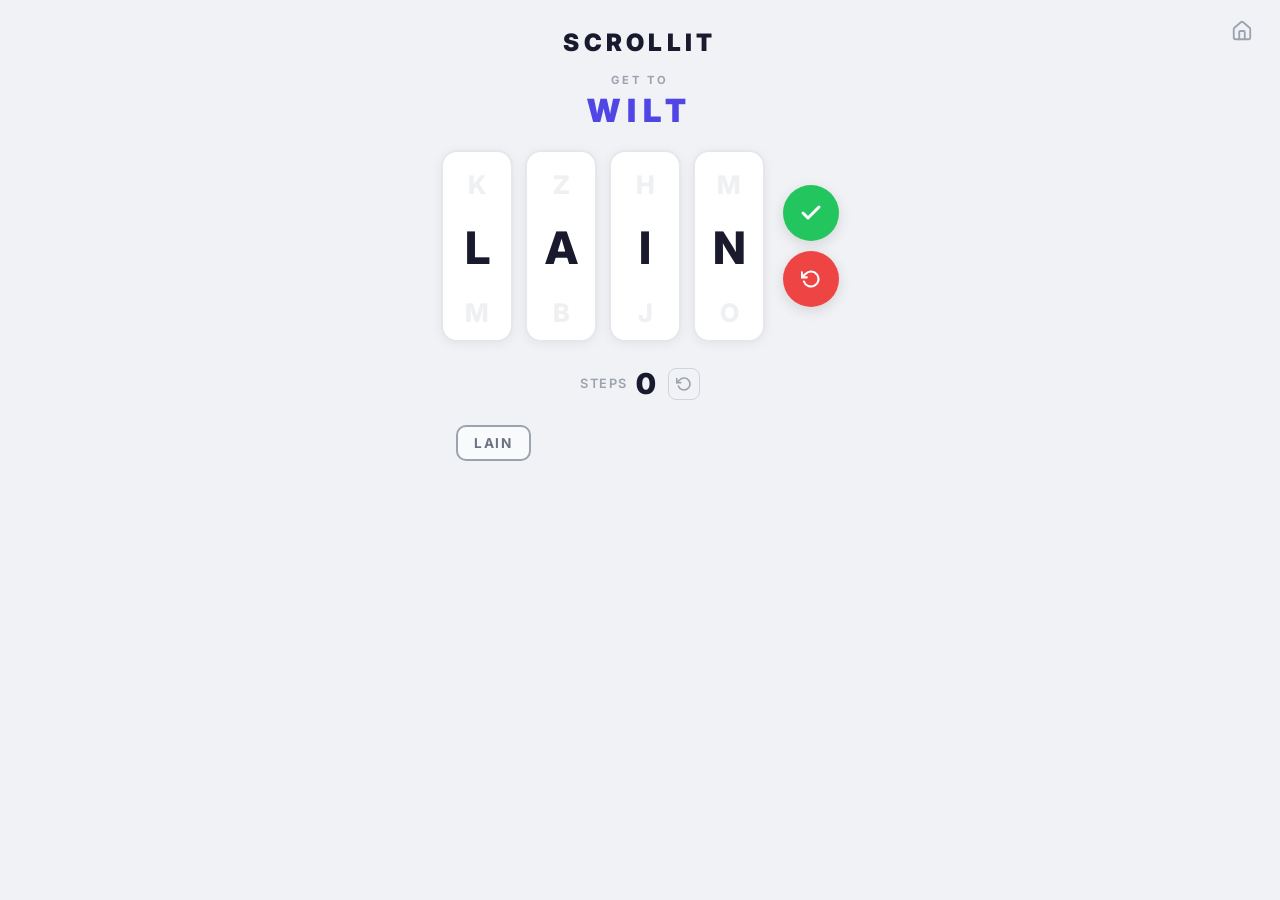
==== challenge.html @ 156dc559 "WIP baseline before daily challenge refresh" ====
<!DOCTYPE html>
<html lang="en">

<head>
  <meta charset="UTF-8" />
  <meta name="viewport" content="width=device-width, initial-scale=1.0, user-scalable=no" />
  <title>Scrollit</title>
  <link rel="preconnect" href="https://fonts.googleapis.com" />
  <link rel="preconnect" href="https://fonts.gstatic.com" crossorigin />
  <link href="https://fonts.googleapis.com/css2?family=Inter:wght@400;500;600;700;800;900&display=swap"
    rel="stylesheet" />
  <link rel="stylesheet" href="style.css" />
</head>

<body>

  <!-- Toast container -->
  <div id="toast-container"></div>

  <!-- Header -->
  <header class="header">
    <h1 class="logo">SCROLLIT</h1>
    <a href="index.html" class="btn-home" aria-label="Home">
      <svg width="22" height="22" viewBox="0 0 24 24" fill="none" stroke="currentColor" stroke-width="2"
        stroke-linecap="round" stroke-linejoin="round">
        <path d="M15 21v-8a1 1 0 0 0-1-1h-4a1 1 0 0 0-1 1v8" />
        <path
          d="M3 10a2 2 0 0 1 .709-1.528l7-5.999a2 2 0 0 1 2.582 0l7 5.999A2 2 0 0 1 21 10v9a2 2 0 0 1-2 2H5a2 2 0 0 1-2-2z" />
      </svg>
    </a>
  </header>

  <!-- Target word display -->
  <div class="target-section">
    <span class="target-label">GET TO</span>
    <div class="target-word" id="target-word">WORD</div>
  </div>

  <!-- Scroll wheels + buttons -->
  <div class="game-area">
    <div class="wheels-row">
      <div class="letter-column" data-index="0"></div>
      <div class="letter-column" data-index="1"></div>
      <div class="letter-column" data-index="2"></div>
      <div class="letter-column" data-index="3"></div>
      <div class="buttons-col">
        <button class="btn-check" id="checkmark-btn" aria-label="Submit guess">
          <svg width="24" height="24" viewBox="0 0 24 24" fill="none" stroke="white" stroke-width="3"
            stroke-linecap="round" stroke-linejoin="round">
            <polyline points="20 6 9 17 4 12" />
          </svg>
        </button>
        <button class="btn-reset" id="reset-btn" aria-label="Reset wheels">
          <svg width="20" height="20" viewBox="0 0 24 24" fill="none" stroke="white" stroke-width="2.5"
            stroke-linecap="round" stroke-linejoin="round">
            <polyline points="1 4 1 10 7 10" />
            <path d="M3.51 15a9 9 0 1 0 2.13-9.36L1 10" />
          </svg>
        </button>
      </div>
    </div>
  </div>

  <!-- Step counter -->
  <div class="steps-display">
    <span class="steps-label">Steps</span>
    <span class="steps-count" id="steps-count">0</span>
    <button class="btn-restart-inline" id="restart-btn" aria-label="Restart puzzle">
      <svg width="16" height="16" viewBox="0 0 24 24" fill="none" stroke="currentColor" stroke-width="2.5"
        stroke-linecap="round" stroke-linejoin="round">
        <polyline points="1 4 1 10 7 10" />
        <path d="M3.51 15a9 9 0 1 0 2.13-9.36L1 10" />
      </svg>
    </button>
  </div>

  <!-- Word chain / history -->
  <div class="chain-section">
    <div class="chain-track" id="chain-track">
      <!-- words will be inserted here -->
    </div>
  </div>

  <!-- Win overlay -->
  <div class="overlay" id="win-overlay">
    <div class="win-card">
      <div class="win-emoji">🎉</div>
      <h2 class="win-title">Solved!</h2>
      <div class="win-stats">
        <div class="stat-block">
          <span class="stat-number" id="win-steps">0</span>
          <span class="stat-label">Your steps</span>
        </div>
        <div class="stat-divider"></div>
        <div class="stat-block">
          <span class="stat-number" id="win-optimal">0</span>
          <span class="stat-label">Best possible</span>
        </div>
      </div>
      <div class="win-chain-label">Your Path</div>
      <div class="win-chain" id="win-chain"></div>
      <div class="win-chain-label">(An) Optimal Path</div>
      <div class="win-chain optimal" id="win-optimal-chain"></div>
      <div class="win-buttons">
        <button class="btn-restart" id="btn-restart">Restart</button>
        <button class="btn-play-again" id="btn-play-again">New Puzzle</button>
      </div>
    </div>
  </div>

  <script src="game.js"></script>
</body>

</html>
---- style.css ----
/* ===== RESET & BASE ===== */
*,
*::before,
*::after {
    margin: 0;
    padding: 0;
    box-sizing: border-box;
}

html {
    -webkit-text-size-adjust: 100%;
}

body {
    min-height: 100dvh;
    font-family: 'Inter', -apple-system, BlinkMacSystemFont, sans-serif;
    background: #f0f2f5;
    color: #1a1a2e;
    display: flex;
    flex-direction: column;
    align-items: center;
    overflow-x: hidden;
    -webkit-font-smoothing: antialiased;
    padding-bottom: 40px;
}

/* ===== TOAST ===== */
#toast-container {
    position: fixed;
    top: 20px;
    left: 50%;
    transform: translateX(-50%);
    z-index: 1000;
    display: flex;
    flex-direction: column;
    align-items: center;
    gap: 8px;
    pointer-events: none;
}

.toast {
    background: #1a1a2e;
    color: #fff;
    padding: 10px 24px;
    border-radius: 100px;
    font-size: 0.875rem;
    font-weight: 600;
    letter-spacing: 0.02em;
    box-shadow: 0 8px 32px rgba(0, 0, 0, 0.18);
    animation: toast-in 0.3s ease-out, toast-out 0.3s ease-in 1.8s forwards;
    white-space: nowrap;
}

@keyframes toast-in {
    from {
        opacity: 0;
        transform: translateY(-12px);
    }

    to {
        opacity: 1;
        transform: translateY(0);
    }
}

@keyframes toast-out {
    from {
        opacity: 1;
        transform: translateY(0);
    }

    to {
        opacity: 0;
        transform: translateY(-12px);
    }
}

/* ===== HEADER ===== */
.header {
    padding: 28px 0 4px;
    text-align: center;
    position: relative;
    width: 100%;
}

.logo {
    font-size: 1.5rem;
    font-weight: 900;
    letter-spacing: 0.18em;
    color: #1a1a2e;
}

.btn-home {
    position: absolute;
    right: 20px;
    top: 50%;
    transform: translateY(-50%);
    width: 36px;
    height: 36px;
    border: none;
    background: none;
    cursor: pointer;
    color: #9ca3af;
    display: flex;
    align-items: center;
    justify-content: center;
    text-decoration: none;
}

/* ===== TARGET ===== */
.target-section {
    display: flex;
    flex-direction: column;
    align-items: center;
    gap: 4px;
    padding: 12px 0 20px;
}

.target-label {
    font-size: 0.7rem;
    font-weight: 700;
    letter-spacing: 0.25em;
    text-transform: uppercase;
    color: #9ca3af;
}

.target-word {
    font-size: 2rem;
    font-weight: 900;
    letter-spacing: 0.22em;
    color: #4f46e5;
}

/* ===== GAME AREA ===== */
.game-area {
    display: flex;
    justify-content: center;
    padding: 0 16px;
}

.wheels-row {
    display: flex;
    align-items: center;
    gap: 12px;
}

/* ===== LETTER COLUMNS ===== */
.letter-column {
    width: 72px;
    height: 192px;
    overflow: hidden;
    display: flex;
    flex-direction: column;
    align-items: center;
    border: 2px solid #e5e7eb;
    border-radius: 16px;
    background: #fff;
    box-shadow: 0 2px 12px rgba(0, 0, 0, 0.06);
    cursor: grab;
    user-select: none;
    -webkit-user-select: none;
    transition: border-color 0.25s ease, box-shadow 0.25s ease;
    position: relative;
    touch-action: none;
}

.letter-column:active {
    cursor: grabbing;
}

.letter-column.last-used {
    border-color: #f87171;
    box-shadow: 0 2px 16px rgba(248, 113, 113, 0.18);
}

.letter-wrapper {
    position: relative;
    display: flex;
    flex-direction: column;
    will-change: transform;
}

.letter {
    width: 72px;
    height: 64px;
    display: flex;
    align-items: center;
    justify-content: center;
    font-size: 2.6rem;
    font-weight: 800;
    color: #d1d5db;
    transition: color 0.15s ease;
    pointer-events: none;
}

.letter.active {
    color: #1a1a2e;
    font-size: 2.8rem;
}

.letter-above,
.letter-below {
    opacity: 0.35;
    font-size: 1.6rem;
}

/* ===== BUTTONS ===== */
.buttons-col {
    display: flex;
    flex-direction: column;
    gap: 10px;
    margin-left: 6px;
}

.btn-check,
.btn-reset {
    width: 56px;
    height: 56px;
    border: none;
    border-radius: 50%;
    display: flex;
    align-items: center;
    justify-content: center;
    cursor: pointer;
    box-shadow: 0 4px 14px rgba(0, 0, 0, 0.12);
    transition: transform 0.12s ease, box-shadow 0.12s ease;
}

.btn-check {
    background: #22c55e;
}

.btn-reset {
    background: #ef4444;
}

.btn-check:hover,
.btn-reset:hover {
    transform: scale(1.06);
    box-shadow: 0 6px 20px rgba(0, 0, 0, 0.18);
}

.btn-check:active,
.btn-reset:active {
    transform: scale(0.92);
}

/* ===== STEPS ===== */
.steps-display {
    display: flex;
    align-items: center;
    gap: 8px;
    padding: 24px 0 16px;
}

.steps-label {
    font-size: 0.8rem;
    font-weight: 600;
    letter-spacing: 0.12em;
    text-transform: uppercase;
    color: #9ca3af;
}

.steps-count {
    font-size: 1.8rem;
    font-weight: 900;
    color: #1a1a2e;
}

.btn-restart-inline {
    background: none;
    border: 1.5px solid #d1d5db;
    border-radius: 8px;
    width: 32px;
    height: 32px;
    display: flex;
    align-items: center;
    justify-content: center;
    cursor: pointer;
    color: #9ca3af;
    transition: all 0.15s ease;
    margin-left: 4px;
}

.btn-restart-inline:hover {
    border-color: #4f46e5;
    color: #4f46e5;
    background: #eef2ff;
}

.btn-restart-inline:active {
    transform: scale(0.9);
}

/* ===== WORD CHAIN ===== */
.chain-section {
    width: 100%;
    max-width: 400px;
    padding: 0 16px;
    overflow-x: auto;
    -webkit-overflow-scrolling: touch;
    scrollbar-width: none;
}

.chain-section::-webkit-scrollbar {
    display: none;
}

.chain-track {
    display: flex;
    gap: 8px;
    padding: 8px 0;
    min-height: 48px;
    align-items: center;
}

.chain-word {
    flex-shrink: 0;
    padding: 8px 16px;
    border-radius: 10px;
    font-size: 0.85rem;
    font-weight: 700;
    letter-spacing: 0.12em;
    background: #fff;
    border: 2px solid #e5e7eb;
    color: #1a1a2e;
    transition: all 0.3s ease;
}

.chain-word:first-child {
    border-color: #4f46e5;
    color: #4f46e5;
    background: #eef2ff;
}

.chain-word.start-word {
    border-color: #9ca3af;
    color: #6b7280;
    background: #f9fafb;
}

.chain-word.target-word {
    border-color: #22c55e;
    color: #16a34a;
    background: #f0fdf4;
}

/* chain arrow */
.chain-arrow {
    flex-shrink: 0;
    font-size: 0.75rem;
    color: #d1d5db;
    font-weight: 600;
}

/* ===== WIN OVERLAY ===== */
.overlay {
    position: fixed;
    inset: 0;
    background: rgba(0, 0, 0, 0.4);
    backdrop-filter: blur(6px);
    -webkit-backdrop-filter: blur(6px);
    display: flex;
    align-items: center;
    justify-content: center;
    z-index: 900;
    opacity: 0;
    pointer-events: none;
    transition: opacity 0.35s ease;
}

.overlay.active {
    opacity: 1;
    pointer-events: all;
}

.win-card {
    background: #fff;
    border-radius: 24px;
    padding: 36px 32px;
    max-width: 360px;
    width: 90%;
    text-align: center;
    box-shadow: 0 24px 64px rgba(0, 0, 0, 0.18);
    transform: translateY(20px) scale(0.96);
    transition: transform 0.4s cubic-bezier(0.16, 1, 0.3, 1);
}

.overlay.active .win-card {
    transform: translateY(0) scale(1);
}

.win-emoji {
    font-size: 3rem;
    margin-bottom: 8px;
}

.win-title {
    font-size: 1.6rem;
    font-weight: 900;
    color: #1a1a2e;
    margin-bottom: 20px;
}

.win-stats {
    display: flex;
    align-items: center;
    justify-content: center;
    gap: 24px;
    margin-bottom: 20px;
}

.stat-block {
    display: flex;
    flex-direction: column;
    align-items: center;
    gap: 2px;
}

.stat-number {
    font-size: 2.2rem;
    font-weight: 900;
    color: #16a34a;
}

.stat-label {
    font-size: 0.7rem;
    font-weight: 600;
    letter-spacing: 0.08em;
    text-transform: uppercase;
    color: #9ca3af;
}

.stat-divider {
    width: 1px;
    height: 40px;
    background: #e5e7eb;
}

.win-chain-label {
    font-size: 0.7rem;
    font-weight: 700;
    letter-spacing: 0.12em;
    text-transform: uppercase;
    color: #9ca3af;
    margin-bottom: 6px;
}

.win-chain {
    display: flex;
    flex-wrap: wrap;
    gap: 6px;
    justify-content: center;
    margin-bottom: 16px;
    padding: 12px;
    background: #f9fafb;
    border-radius: 12px;
}

.win-chain.optimal {
    background: #f0fdf4;
    border: 1px solid #bbf7d0;
    margin-bottom: 24px;
}

.win-chain .chain-word {
    font-size: 0.75rem;
    padding: 5px 10px;
}

.win-chain .chain-arrow {
    font-size: 0.65rem;
    align-self: center;
}

.win-buttons {
    display: flex;
    gap: 10px;
    justify-content: center;
}

.btn-restart {
    padding: 12px 28px;
    border: 2px solid #e5e7eb;
    border-radius: 12px;
    background: #fff;
    font-family: 'Inter', sans-serif;
    font-size: 0.9rem;
    font-weight: 700;
    color: #1a1a2e;
    cursor: pointer;
    transition: transform 0.12s ease, border-color 0.15s ease;
}

.btn-restart:hover {
    border-color: #16a34a;
    transform: scale(1.04);
}

.btn-restart:active {
    transform: scale(0.96);
}

.btn-play-again {
    padding: 12px 28px;
    border: none;
    border-radius: 12px;
    font-family: 'Inter', sans-serif;
    font-size: 0.9rem;
    font-weight: 700;
    cursor: pointer;
    transition: transform 0.12s ease, box-shadow 0.12s ease;
}

.btn-play-again {
    background: #16a34a;
    color: #fff;
    box-shadow: 0 4px 14px rgba(22, 163, 74, 0.3);
}

.btn-play-again:hover {
    transform: scale(1.04);
}

.btn-play-again:active {
    transform: scale(0.96);
}

/* ===== RESPONSIVE ===== */
@media (max-width: 420px) {
    .letter-column {
        width: 62px;
        height: 168px;
    }

    .letter {
        width: 62px;
        height: 56px;
        font-size: 2.2rem;
    }

    .letter.active {
        font-size: 2.4rem;
    }

    .letter-above,
    .letter-below {
        font-size: 1.3rem;
    }

    .wheels-row {
        gap: 8px;
    }

    .btn-check,
    .btn-reset {
        width: 48px;
        height: 48px;
    }

    .target-word {
        font-size: 1.6rem;
    }
}
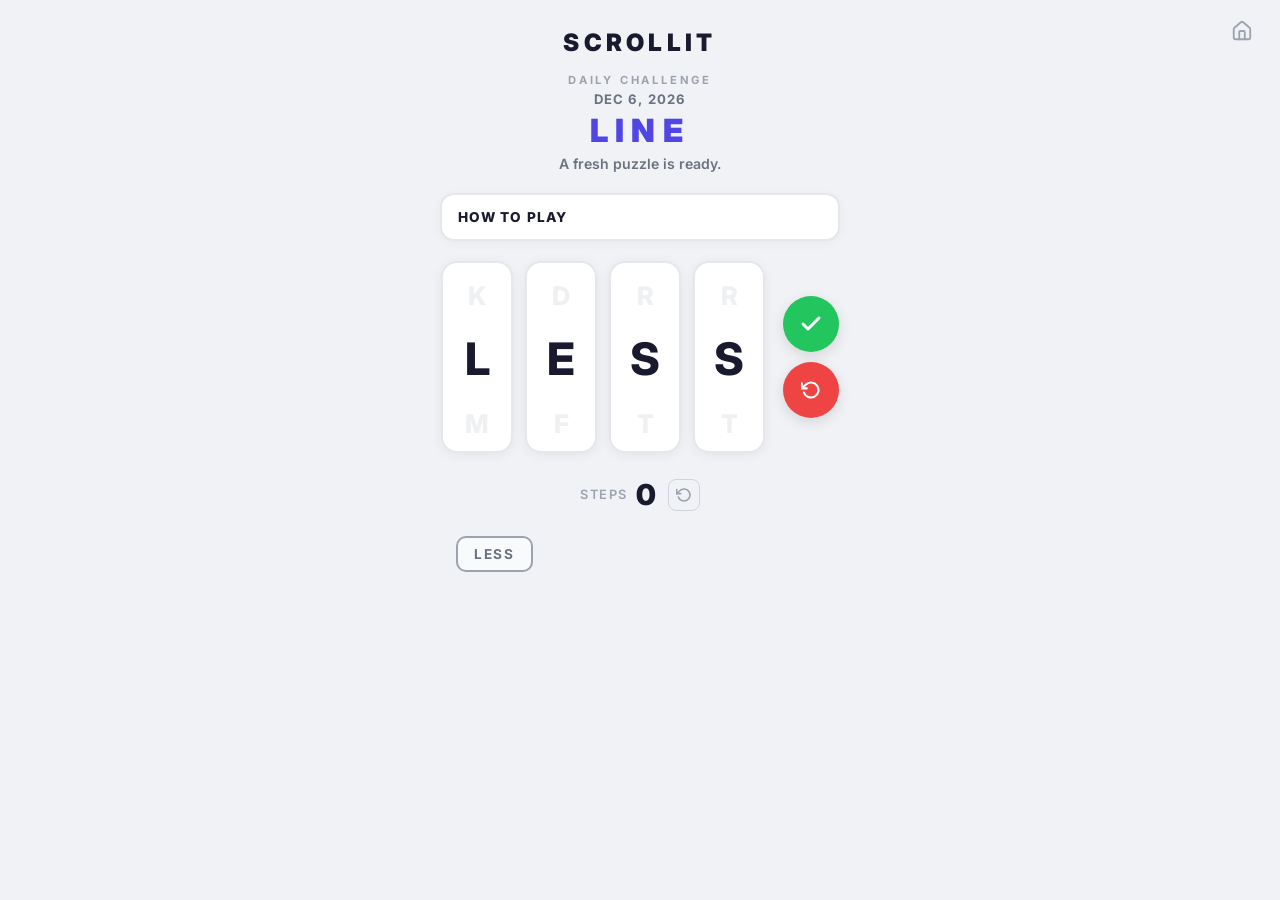
==== commit 44e58294: "Add daily challenge and home stats" ====
--- a/challenge.html
+++ b/challenge.html
@@ -4,7 +4,7 @@
 <head>
   <meta charset="UTF-8" />
   <meta name="viewport" content="width=device-width, initial-scale=1.0, user-scalable=no" />
-  <title>Scrollit</title>
+  <title>Scrollit — Daily Challenge</title>
   <link rel="preconnect" href="https://fonts.googleapis.com" />
   <link rel="preconnect" href="https://fonts.gstatic.com" crossorigin />
   <link href="https://fonts.googleapis.com/css2?family=Inter:wght@400;500;600;700;800;900&display=swap"
@@ -32,9 +32,21 @@
 
   <!-- Target word display -->
   <div class="target-section">
-    <span class="target-label">GET TO</span>
+    <span class="target-label">Daily Challenge</span>
+    <div class="daily-date" id="puzzle-date">Apr 1, 2026</div>
     <div class="target-word" id="target-word">WORD</div>
+    <div class="daily-status" id="daily-status">A fresh puzzle is ready.</div>
   </div>
+
+  <details class="daily-help">
+    <summary>How to play</summary>
+    <ul class="daily-help-list">
+      <li>Change exactly one letter each turn.</li>
+      <li>Every guess must be a real 4-letter word.</li>
+      <li>You cannot change the same slot twice in a row.</li>
+      <li>Press the check button or hit <code>Enter</code> to submit.</li>
+    </ul>
+  </details>
 
   <!-- Scroll wheels + buttons -->
   <div class="game-area">
@@ -101,14 +113,16 @@
       <div class="win-chain" id="win-chain"></div>
       <div class="win-chain-label">(An) Optimal Path</div>
       <div class="win-chain optimal" id="win-optimal-chain"></div>
+      <div class="daily-status overlay-status" id="win-status"></div>
       <div class="win-buttons">
         <button class="btn-restart" id="btn-restart">Restart</button>
-        <button class="btn-play-again" id="btn-play-again">New Puzzle</button>
+        <button class="btn-play-again" id="btn-play-again">Replay Today</button>
       </div>
     </div>
   </div>
 
+  <script src="app.js"></script>
   <script src="game.js"></script>
 </body>
 
-</html>+</html>
--- a/style.css
+++ b/style.css
@@ -124,11 +124,67 @@
     color: #9ca3af;
 }
 
+.daily-date {
+    font-size: 0.82rem;
+    font-weight: 700;
+    letter-spacing: 0.08em;
+    text-transform: uppercase;
+    color: #6b7280;
+}
+
 .target-word {
     font-size: 2rem;
     font-weight: 900;
     letter-spacing: 0.22em;
     color: #4f46e5;
+}
+
+.daily-status {
+    font-size: 0.88rem;
+    font-weight: 600;
+    color: #6b7280;
+    text-align: center;
+    line-height: 1.35;
+    min-height: 1.2em;
+}
+
+.daily-help {
+    width: calc(100% - 32px);
+    max-width: 400px;
+    margin-bottom: 20px;
+    border: 2px solid #e5e7eb;
+    border-radius: 14px;
+    background: #fff;
+    box-shadow: 0 2px 12px rgba(0, 0, 0, 0.04);
+}
+
+.daily-help summary {
+    list-style: none;
+    cursor: pointer;
+    padding: 14px 16px;
+    font-size: 0.85rem;
+    font-weight: 800;
+    letter-spacing: 0.08em;
+    text-transform: uppercase;
+    color: #1a1a2e;
+}
+
+.daily-help summary::-webkit-details-marker {
+    display: none;
+}
+
+.daily-help[open] summary {
+    border-bottom: 1px solid #e5e7eb;
+}
+
+.daily-help-list {
+    display: flex;
+    flex-direction: column;
+    gap: 8px;
+    padding: 14px 18px 16px 32px;
+    color: #4b5563;
+    font-size: 0.92rem;
+    line-height: 1.4;
 }
 
 /* ===== GAME AREA ===== */
@@ -460,7 +516,7 @@
 .win-chain.optimal {
     background: #f0fdf4;
     border: 1px solid #bbf7d0;
-    margin-bottom: 24px;
+    margin-bottom: 14px;
 }
 
 .win-chain .chain-word {
@@ -477,6 +533,10 @@
     display: flex;
     gap: 10px;
     justify-content: center;
+}
+
+.overlay-status {
+    margin-bottom: 18px;
 }
 
 .btn-restart {
@@ -518,6 +578,12 @@
     box-shadow: 0 4px 14px rgba(22, 163, 74, 0.3);
 }
 
+@media (max-width: 480px) {
+    .daily-help {
+        width: calc(100% - 24px);
+    }
+}
+
 .btn-play-again:hover {
     transform: scale(1.04);
 }
@@ -561,4 +627,4 @@
     .target-word {
         font-size: 1.6rem;
     }
-}+}
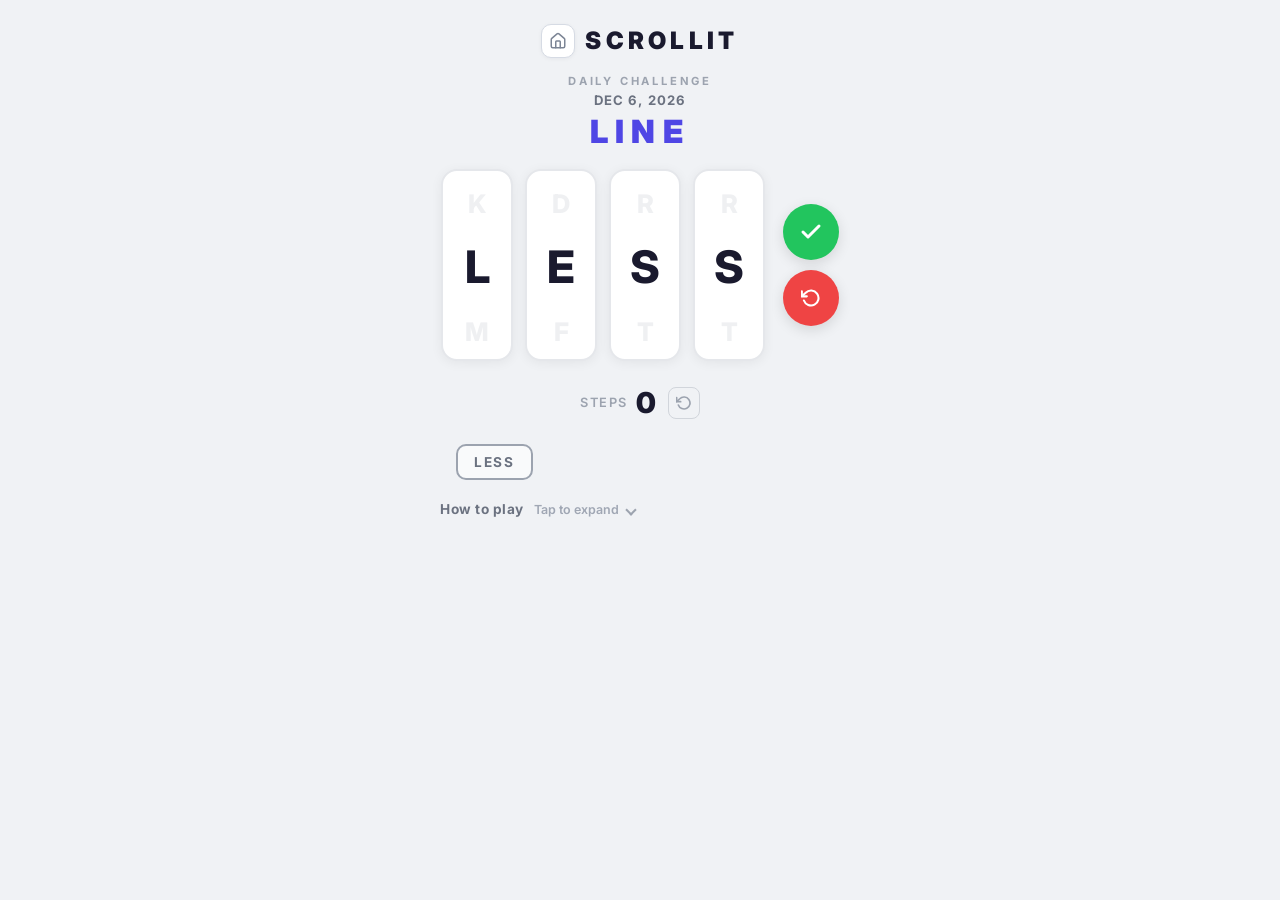
==== commit b1a56c55: "Refine home and game page UI hierarchy" ====
--- a/challenge.html
+++ b/challenge.html
@@ -19,15 +19,17 @@
 
   <!-- Header -->
   <header class="header">
-    <h1 class="logo">SCROLLIT</h1>
-    <a href="index.html" class="btn-home" aria-label="Home">
-      <svg width="22" height="22" viewBox="0 0 24 24" fill="none" stroke="currentColor" stroke-width="2"
-        stroke-linecap="round" stroke-linejoin="round">
-        <path d="M15 21v-8a1 1 0 0 0-1-1h-4a1 1 0 0 0-1 1v8" />
-        <path
-          d="M3 10a2 2 0 0 1 .709-1.528l7-5.999a2 2 0 0 1 2.582 0l7 5.999A2 2 0 0 1 21 10v9a2 2 0 0 1-2 2H5a2 2 0 0 1-2-2z" />
-      </svg>
-    </a>
+    <div class="header-brand">
+      <a href="index.html" class="btn-home" aria-label="Home">
+        <svg width="18" height="18" viewBox="0 0 24 24" fill="none" stroke="currentColor" stroke-width="2"
+          stroke-linecap="round" stroke-linejoin="round">
+          <path d="M15 21v-8a1 1 0 0 0-1-1h-4a1 1 0 0 0-1 1v8" />
+          <path
+            d="M3 10a2 2 0 0 1 .709-1.528l7-5.999a2 2 0 0 1 2.582 0l7 5.999A2 2 0 0 1 21 10v9a2 2 0 0 1-2 2H5a2 2 0 0 1-2-2z" />
+        </svg>
+      </a>
+      <h1 class="logo">SCROLLIT</h1>
+    </div>
   </header>
 
   <!-- Target word display -->
@@ -35,18 +37,7 @@
     <span class="target-label">Daily Challenge</span>
     <div class="daily-date" id="puzzle-date">Apr 1, 2026</div>
     <div class="target-word" id="target-word">WORD</div>
-    <div class="daily-status" id="daily-status">A fresh puzzle is ready.</div>
   </div>
-
-  <details class="daily-help">
-    <summary>How to play</summary>
-    <ul class="daily-help-list">
-      <li>Change exactly one letter each turn.</li>
-      <li>Every guess must be a real 4-letter word.</li>
-      <li>You cannot change the same slot twice in a row.</li>
-      <li>Press the check button or hit <code>Enter</code> to submit.</li>
-    </ul>
-  </details>
 
   <!-- Scroll wheels + buttons -->
   <div class="game-area">
@@ -93,6 +84,19 @@
     </div>
   </div>
 
+  <details class="inline-help">
+    <summary class="inline-help-summary">
+      <span class="inline-help-title">How to play</span>
+      <span class="inline-help-meta">Tap to expand</span>
+    </summary>
+    <ul class="inline-help-list">
+      <li>Change exactly one letter each turn.</li>
+      <li>Every guess must be a real 4-letter word.</li>
+      <li>You cannot change the same slot twice in a row.</li>
+      <li>Reach the target word shown above.</li>
+    </ul>
+  </details>
+
   <!-- Win overlay -->
   <div class="overlay" id="win-overlay">
     <div class="win-card">
@@ -113,10 +117,10 @@
       <div class="win-chain" id="win-chain"></div>
       <div class="win-chain-label">(An) Optimal Path</div>
       <div class="win-chain optimal" id="win-optimal-chain"></div>
-      <div class="daily-status overlay-status" id="win-status"></div>
+      <div class="overlay-status" id="win-status"></div>
       <div class="win-buttons">
         <button class="btn-restart" id="btn-restart">Restart</button>
-        <button class="btn-play-again" id="btn-play-again">Replay Today</button>
+        <button class="btn-play-again" id="btn-close">Close</button>
       </div>
     </div>
   </div>
--- a/style.css
+++ b/style.css
@@ -77,10 +77,16 @@
 
 /* ===== HEADER ===== */
 .header {
-    padding: 28px 0 4px;
-    text-align: center;
-    position: relative;
+    padding: 24px 0 6px;
     width: 100%;
+    display: flex;
+    justify-content: center;
+}
+
+.header-brand {
+    display: inline-flex;
+    align-items: center;
+    gap: 10px;
 }
 
 .logo {
@@ -88,23 +94,32 @@
     font-weight: 900;
     letter-spacing: 0.18em;
     color: #1a1a2e;
+    line-height: 1;
 }
 
 .btn-home {
-    position: absolute;
-    right: 20px;
-    top: 50%;
-    transform: translateY(-50%);
-    width: 36px;
-    height: 36px;
-    border: none;
-    background: none;
+    width: 34px;
+    height: 34px;
+    border-radius: 10px;
+    border: 1.5px solid #d6dbe4;
+    background: #fff;
     cursor: pointer;
-    color: #9ca3af;
+    color: #7c8595;
     display: flex;
     align-items: center;
     justify-content: center;
     text-decoration: none;
+    box-shadow: 0 1px 4px rgba(15, 23, 42, 0.05);
+    transition: border-color 0.15s ease, color 0.15s ease, transform 0.12s ease;
+}
+
+.btn-home:hover {
+    border-color: #b7c0cf;
+    color: #4b5563;
+}
+
+.btn-home:active {
+    transform: scale(0.96);
 }
 
 /* ===== TARGET ===== */
@@ -113,7 +128,7 @@
     flex-direction: column;
     align-items: center;
     gap: 4px;
-    padding: 12px 0 20px;
+    padding: 10px 0 18px;
 }
 
 .target-label {
@@ -139,52 +154,69 @@
     color: #4f46e5;
 }
 
-.daily-status {
-    font-size: 0.88rem;
-    font-weight: 600;
-    color: #6b7280;
-    text-align: center;
-    line-height: 1.35;
-    min-height: 1.2em;
-}
-
-.daily-help {
+.inline-help {
     width: calc(100% - 32px);
     max-width: 400px;
-    margin-bottom: 20px;
-    border: 2px solid #e5e7eb;
-    border-radius: 14px;
-    background: #fff;
-    box-shadow: 0 2px 12px rgba(0, 0, 0, 0.04);
-}
-
-.daily-help summary {
+    margin-top: 10px;
+    color: #6b7280;
+}
+
+.inline-help summary {
     list-style: none;
     cursor: pointer;
-    padding: 14px 16px;
+}
+
+.inline-help summary::-webkit-details-marker {
+    display: none;
+}
+
+.inline-help-summary {
+    display: inline-flex;
+    align-items: center;
+    gap: 10px;
+    position: relative;
+    padding-right: 16px;
+}
+
+.inline-help-summary::after {
+    content: '';
+    width: 8px;
+    height: 8px;
+    border-right: 2px solid #9ca3af;
+    border-bottom: 2px solid #9ca3af;
+    transform: rotate(45deg);
+    position: absolute;
+    right: 0;
+    top: 5px;
+    transition: transform 0.18s ease, top 0.18s ease;
+}
+
+.inline-help[open] .inline-help-summary::after {
+    transform: rotate(225deg);
+    top: 9px;
+}
+
+.inline-help-title {
     font-size: 0.85rem;
-    font-weight: 800;
-    letter-spacing: 0.08em;
-    text-transform: uppercase;
-    color: #1a1a2e;
-}
-
-.daily-help summary::-webkit-details-marker {
-    display: none;
-}
-
-.daily-help[open] summary {
-    border-bottom: 1px solid #e5e7eb;
-}
-
-.daily-help-list {
+    font-weight: 700;
+    letter-spacing: 0.04em;
+    color: #6b7280;
+}
+
+.inline-help-meta {
+    font-size: 0.78rem;
+    font-weight: 600;
+    color: #a0a7b4;
+}
+
+.inline-help-list {
     display: flex;
     flex-direction: column;
     gap: 8px;
-    padding: 14px 18px 16px 32px;
+    padding: 10px 0 0 18px;
     color: #4b5563;
-    font-size: 0.92rem;
-    line-height: 1.4;
+    font-size: 0.88rem;
+    line-height: 1.42;
 }
 
 /* ===== GAME AREA ===== */
@@ -536,6 +568,11 @@
 }
 
 .overlay-status {
+    font-size: 0.86rem;
+    font-weight: 600;
+    color: #6b7280;
+    line-height: 1.35;
+    text-align: center;
     margin-bottom: 18px;
 }
 
@@ -579,7 +616,7 @@
 }
 
 @media (max-width: 480px) {
-    .daily-help {
+    .inline-help {
         width: calc(100% - 24px);
     }
 }
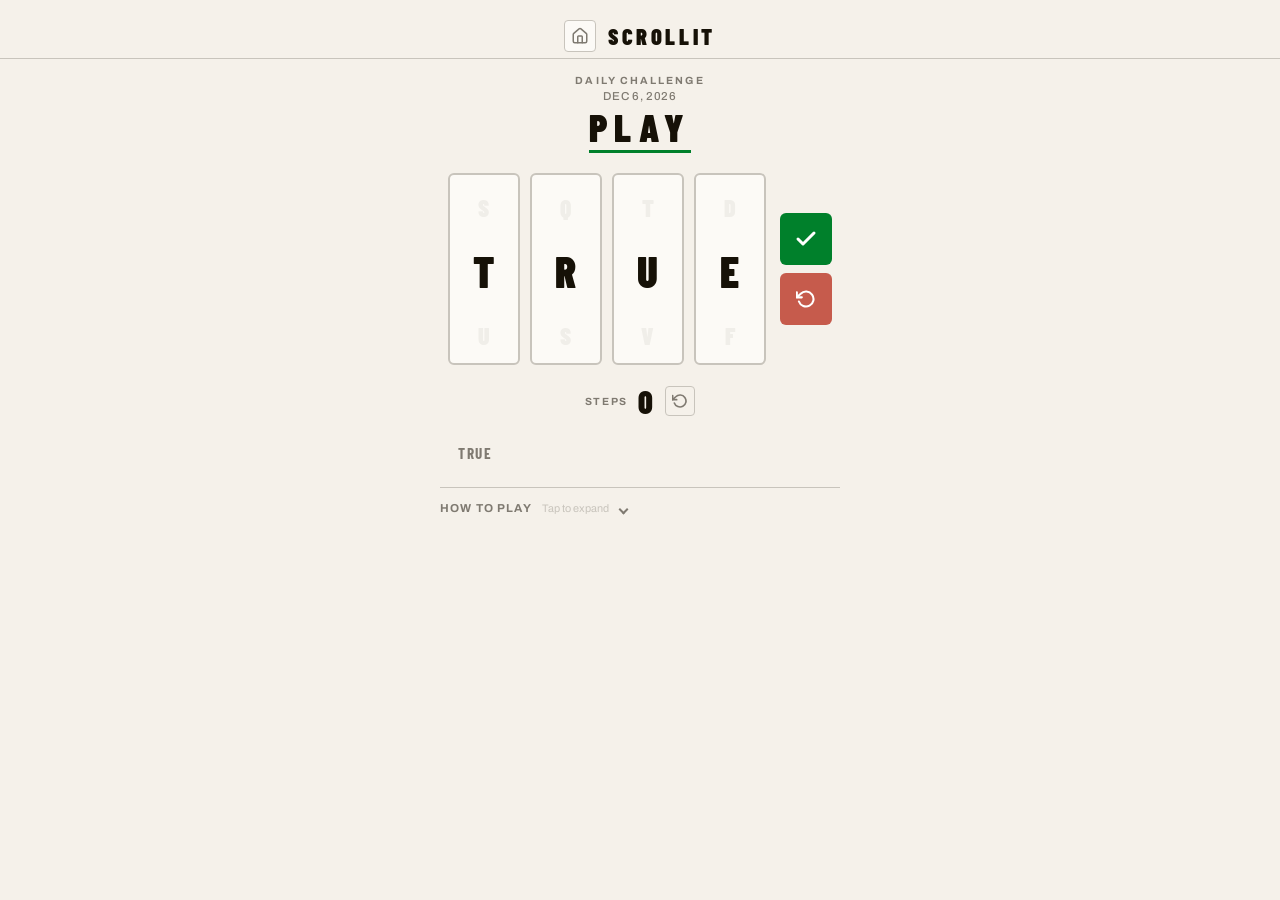
==== commit a59ac42e: "refresh scrollit UI" ====
--- a/challenge.html
+++ b/challenge.html
@@ -7,7 +7,7 @@
   <title>Scrollit — Daily Challenge</title>
   <link rel="preconnect" href="https://fonts.googleapis.com" />
   <link rel="preconnect" href="https://fonts.gstatic.com" crossorigin />
-  <link href="https://fonts.googleapis.com/css2?family=Inter:wght@400;500;600;700;800;900&display=swap"
+  <link href="https://fonts.googleapis.com/css2?family=Barlow+Condensed:wght@400;600;700;800;900&family=Archivo:wght@400;500;700&display=swap"
     rel="stylesheet" />
   <link rel="stylesheet" href="style.css" />
 </head>
--- a/style.css
+++ b/style.css
@@ -1,3 +1,17 @@
+/* ===== DESIGN TOKENS ===== */
+:root {
+    --bg:           oklch(96% 0.01 85);
+    --surface:      oklch(98.5% 0.005 85);
+    --ink:          oklch(18% 0.02 80);
+    --border:       oklch(82% 0.012 85);
+    --muted:        oklch(58% 0.015 80);
+    --accent-win:   oklch(52% 0.16 148);
+    --accent-locked: oklch(60% 0.14 30);
+
+    --font-display: 'Barlow Condensed', sans-serif;
+    --font-ui:      'Archivo', sans-serif;
+}
+
 /* ===== RESET & BASE ===== */
 *,
 *::before,
@@ -13,9 +27,9 @@
 
 body {
     min-height: 100dvh;
-    font-family: 'Inter', -apple-system, BlinkMacSystemFont, sans-serif;
-    background: #f0f2f5;
-    color: #1a1a2e;
+    font-family: var(--font-ui);
+    background: var(--bg);
+    color: var(--ink);
     display: flex;
     flex-direction: column;
     align-items: center;
@@ -39,87 +53,76 @@
 }
 
 .toast {
-    background: #1a1a2e;
-    color: #fff;
+    background: var(--ink);
+    color: var(--surface);
     padding: 10px 24px;
-    border-radius: 100px;
-    font-size: 0.875rem;
-    font-weight: 600;
-    letter-spacing: 0.02em;
-    box-shadow: 0 8px 32px rgba(0, 0, 0, 0.18);
-    animation: toast-in 0.3s ease-out, toast-out 0.3s ease-in 1.8s forwards;
+    border-radius: 4px;
+    font-family: var(--font-ui);
+    font-size: 0.8rem;
+    font-weight: 500;
+    letter-spacing: 0.08em;
+    text-transform: uppercase;
+    animation: toast-in 0.2s ease-out, toast-out 0.2s ease-in 1.8s forwards;
     white-space: nowrap;
 }
 
 @keyframes toast-in {
-    from {
-        opacity: 0;
-        transform: translateY(-12px);
-    }
-
-    to {
-        opacity: 1;
-        transform: translateY(0);
-    }
+    from { opacity: 0; transform: translateY(-8px); }
+    to   { opacity: 1; transform: translateY(0); }
 }
 
 @keyframes toast-out {
-    from {
-        opacity: 1;
-        transform: translateY(0);
-    }
-
-    to {
-        opacity: 0;
-        transform: translateY(-12px);
-    }
+    from { opacity: 1; transform: translateY(0); }
+    to   { opacity: 0; transform: translateY(-8px); }
 }
 
 /* ===== HEADER ===== */
 .header {
-    padding: 24px 0 6px;
+    padding: 20px 0 6px;
     width: 100%;
     display: flex;
     justify-content: center;
+    border-bottom: 1px solid var(--border);
 }
 
 .header-brand {
     display: inline-flex;
     align-items: center;
-    gap: 10px;
+    gap: 12px;
 }
 
 .logo {
-    font-size: 1.5rem;
+    font-family: var(--font-display);
+    font-size: 1.4rem;
     font-weight: 900;
-    letter-spacing: 0.18em;
-    color: #1a1a2e;
+    letter-spacing: 0.16em;
+    color: var(--ink);
     line-height: 1;
+    text-transform: uppercase;
 }
 
 .btn-home {
-    width: 34px;
-    height: 34px;
-    border-radius: 10px;
-    border: 1.5px solid #d6dbe4;
-    background: #fff;
+    width: 32px;
+    height: 32px;
+    border-radius: 4px;
+    border: 1.5px solid var(--border);
+    background: var(--surface);
     cursor: pointer;
-    color: #7c8595;
+    color: var(--muted);
     display: flex;
     align-items: center;
     justify-content: center;
     text-decoration: none;
-    box-shadow: 0 1px 4px rgba(15, 23, 42, 0.05);
-    transition: border-color 0.15s ease, color 0.15s ease, transform 0.12s ease;
+    transition: border-color 0.1s ease, color 0.1s ease;
 }
 
 .btn-home:hover {
-    border-color: #b7c0cf;
-    color: #4b5563;
+    border-color: var(--ink);
+    color: var(--ink);
 }
 
 .btn-home:active {
-    transform: scale(0.96);
+    background: var(--border);
 }
 
 /* ===== TARGET ===== */
@@ -128,37 +131,45 @@
     flex-direction: column;
     align-items: center;
     gap: 4px;
-    padding: 10px 0 18px;
+    padding: 16px 0 20px;
 }
 
 .target-label {
-    font-size: 0.7rem;
-    font-weight: 700;
-    letter-spacing: 0.25em;
-    text-transform: uppercase;
-    color: #9ca3af;
+    font-family: var(--font-ui);
+    font-size: 0.65rem;
+    font-weight: 700;
+    letter-spacing: 0.2em;
+    text-transform: uppercase;
+    color: var(--muted);
 }
 
 .daily-date {
-    font-size: 0.82rem;
-    font-weight: 700;
-    letter-spacing: 0.08em;
-    text-transform: uppercase;
-    color: #6b7280;
+    font-family: var(--font-ui);
+    font-size: 0.72rem;
+    font-weight: 500;
+    letter-spacing: 0.06em;
+    text-transform: uppercase;
+    color: var(--muted);
 }
 
 .target-word {
-    font-size: 2rem;
+    font-family: var(--font-display);
+    font-size: 2.4rem;
     font-weight: 900;
-    letter-spacing: 0.22em;
-    color: #4f46e5;
+    letter-spacing: 0.2em;
+    text-transform: uppercase;
+    color: var(--ink);
+    border-bottom: 3px solid var(--accent-win);
+    padding-bottom: 2px;
+    line-height: 1.1;
 }
 
 .inline-help {
     width: calc(100% - 32px);
     max-width: 400px;
-    margin-top: 10px;
-    color: #6b7280;
+    margin-top: 12px;
+    border-top: 1px solid var(--border);
+    padding-top: 10px;
 }
 
 .inline-help summary {
@@ -175,48 +186,53 @@
     align-items: center;
     gap: 10px;
     position: relative;
-    padding-right: 16px;
+    padding-right: 18px;
 }
 
 .inline-help-summary::after {
     content: '';
-    width: 8px;
-    height: 8px;
-    border-right: 2px solid #9ca3af;
-    border-bottom: 2px solid #9ca3af;
+    width: 7px;
+    height: 7px;
+    border-right: 2px solid var(--muted);
+    border-bottom: 2px solid var(--muted);
     transform: rotate(45deg);
     position: absolute;
     right: 0;
-    top: 5px;
-    transition: transform 0.18s ease, top 0.18s ease;
+    top: 4px;
+    transition: transform 0.15s ease, top 0.15s ease;
 }
 
 .inline-help[open] .inline-help-summary::after {
     transform: rotate(225deg);
-    top: 9px;
+    top: 8px;
 }
 
 .inline-help-title {
+    font-family: var(--font-ui);
+    font-size: 0.72rem;
+    font-weight: 700;
+    letter-spacing: 0.1em;
+    text-transform: uppercase;
+    color: var(--muted);
+}
+
+.inline-help-meta {
+    font-family: var(--font-ui);
+    font-size: 0.68rem;
+    font-weight: 400;
+    color: var(--border);
+}
+
+.inline-help-list {
+    display: flex;
+    flex-direction: column;
+    gap: 7px;
+    padding: 10px 0 0;
+    color: var(--ink);
+    font-family: var(--font-ui);
     font-size: 0.85rem;
-    font-weight: 700;
-    letter-spacing: 0.04em;
-    color: #6b7280;
-}
-
-.inline-help-meta {
-    font-size: 0.78rem;
-    font-weight: 600;
-    color: #a0a7b4;
-}
-
-.inline-help-list {
-    display: flex;
-    flex-direction: column;
-    gap: 8px;
-    padding: 10px 0 0 18px;
-    color: #4b5563;
-    font-size: 0.88rem;
-    line-height: 1.42;
+    line-height: 1.5;
+    list-style: none;
 }
 
 /* ===== GAME AREA ===== */
@@ -229,7 +245,7 @@
 .wheels-row {
     display: flex;
     align-items: center;
-    gap: 12px;
+    gap: 10px;
 }
 
 /* ===== LETTER COLUMNS ===== */
@@ -240,14 +256,13 @@
     display: flex;
     flex-direction: column;
     align-items: center;
-    border: 2px solid #e5e7eb;
-    border-radius: 16px;
-    background: #fff;
-    box-shadow: 0 2px 12px rgba(0, 0, 0, 0.06);
+    border: 2px solid var(--border);
+    border-radius: 6px;
+    background: var(--surface);
     cursor: grab;
     user-select: none;
     -webkit-user-select: none;
-    transition: border-color 0.25s ease, box-shadow 0.25s ease;
+    transition: border-color 0.15s ease;
     position: relative;
     touch-action: none;
 }
@@ -257,8 +272,7 @@
 }
 
 .letter-column.last-used {
-    border-color: #f87171;
-    box-shadow: 0 2px 16px rgba(248, 113, 113, 0.18);
+    border-color: var(--accent-locked);
 }
 
 .letter-wrapper {
@@ -274,110 +288,114 @@
     display: flex;
     align-items: center;
     justify-content: center;
-    font-size: 2.6rem;
-    font-weight: 800;
-    color: #d1d5db;
-    transition: color 0.15s ease;
+    font-family: var(--font-display);
+    font-size: 2.4rem;
+    font-weight: 900;
+    color: var(--border);
+    transition: color 0.1s ease;
     pointer-events: none;
+    text-transform: uppercase;
+    letter-spacing: 0.02em;
 }
 
 .letter.active {
-    color: #1a1a2e;
-    font-size: 2.8rem;
+    color: var(--ink);
+    font-size: 2.7rem;
 }
 
 .letter-above,
 .letter-below {
-    opacity: 0.35;
-    font-size: 1.6rem;
+    opacity: 0.22;
+    font-size: 1.5rem;
 }
 
 /* ===== BUTTONS ===== */
 .buttons-col {
     display: flex;
     flex-direction: column;
-    gap: 10px;
-    margin-left: 6px;
+    gap: 8px;
+    margin-left: 4px;
 }
 
 .btn-check,
 .btn-reset {
-    width: 56px;
-    height: 56px;
+    width: 52px;
+    height: 52px;
     border: none;
-    border-radius: 50%;
+    border-radius: 6px;
     display: flex;
     align-items: center;
     justify-content: center;
     cursor: pointer;
-    box-shadow: 0 4px 14px rgba(0, 0, 0, 0.12);
-    transition: transform 0.12s ease, box-shadow 0.12s ease;
+    transition: filter 0.1s ease;
 }
 
 .btn-check {
-    background: #22c55e;
+    background: var(--accent-win);
 }
 
 .btn-reset {
-    background: #ef4444;
+    background: var(--accent-locked);
 }
 
 .btn-check:hover,
 .btn-reset:hover {
-    transform: scale(1.06);
-    box-shadow: 0 6px 20px rgba(0, 0, 0, 0.18);
+    filter: brightness(0.88);
 }
 
 .btn-check:active,
 .btn-reset:active {
-    transform: scale(0.92);
+    filter: brightness(0.76);
 }
 
 /* ===== STEPS ===== */
 .steps-display {
     display: flex;
     align-items: center;
-    gap: 8px;
-    padding: 24px 0 16px;
+    gap: 10px;
+    padding: 20px 0 14px;
 }
 
 .steps-label {
-    font-size: 0.8rem;
-    font-weight: 600;
-    letter-spacing: 0.12em;
-    text-transform: uppercase;
-    color: #9ca3af;
+    font-family: var(--font-ui);
+    font-size: 0.65rem;
+    font-weight: 700;
+    letter-spacing: 0.16em;
+    text-transform: uppercase;
+    color: var(--muted);
 }
 
 .steps-count {
-    font-size: 1.8rem;
+    font-family: var(--font-display);
+    font-size: 2rem;
     font-weight: 900;
-    color: #1a1a2e;
+    color: var(--ink);
+    line-height: 1;
+    letter-spacing: 0.02em;
 }
 
 .btn-restart-inline {
     background: none;
-    border: 1.5px solid #d1d5db;
-    border-radius: 8px;
-    width: 32px;
-    height: 32px;
+    border: 1.5px solid var(--border);
+    border-radius: 4px;
+    width: 30px;
+    height: 30px;
     display: flex;
     align-items: center;
     justify-content: center;
     cursor: pointer;
-    color: #9ca3af;
-    transition: all 0.15s ease;
-    margin-left: 4px;
+    color: var(--muted);
+    transition: border-color 0.1s ease, color 0.1s ease;
+    margin-left: 2px;
 }
 
 .btn-restart-inline:hover {
-    border-color: #4f46e5;
-    color: #4f46e5;
-    background: #eef2ff;
+    border-color: var(--ink);
+    color: var(--ink);
 }
 
 .btn-restart-inline:active {
-    transform: scale(0.9);
+    background: var(--border);
 }
 
 /* ===== WORD CHAIN ===== */
@@ -396,65 +414,57 @@
 
 .chain-track {
     display: flex;
-    gap: 8px;
-    padding: 8px 0;
-    min-height: 48px;
+    gap: 0;
+    padding: 6px 0;
+    min-height: 44px;
     align-items: center;
 }
 
 .chain-word {
     flex-shrink: 0;
-    padding: 8px 16px;
-    border-radius: 10px;
-    font-size: 0.85rem;
-    font-weight: 700;
-    letter-spacing: 0.12em;
-    background: #fff;
-    border: 2px solid #e5e7eb;
-    color: #1a1a2e;
-    transition: all 0.3s ease;
+    font-family: var(--font-display);
+    font-size: 0.95rem;
+    font-weight: 700;
+    letter-spacing: 0.1em;
+    text-transform: uppercase;
+    color: var(--muted);
+    padding: 0 2px;
 }
 
 .chain-word:first-child {
-    border-color: #4f46e5;
-    color: #4f46e5;
-    background: #eef2ff;
+    color: var(--ink);
 }
 
 .chain-word.start-word {
-    border-color: #9ca3af;
-    color: #6b7280;
-    background: #f9fafb;
+    color: var(--muted);
 }
 
 .chain-word.target-word {
-    border-color: #22c55e;
-    color: #16a34a;
-    background: #f0fdf4;
+    color: var(--accent-win);
+    font-weight: 900;
 }
 
 /* chain arrow */
 .chain-arrow {
     flex-shrink: 0;
-    font-size: 0.75rem;
-    color: #d1d5db;
+    font-size: 0.7rem;
+    color: var(--muted);
     font-weight: 600;
+    padding: 0 4px;
 }
 
 /* ===== WIN OVERLAY ===== */
 .overlay {
     position: fixed;
     inset: 0;
-    background: rgba(0, 0, 0, 0.4);
-    backdrop-filter: blur(6px);
-    -webkit-backdrop-filter: blur(6px);
+    background: oklch(18% 0.02 80 / 0.5);
     display: flex;
     align-items: center;
     justify-content: center;
     z-index: 900;
     opacity: 0;
     pointer-events: none;
-    transition: opacity 0.35s ease;
+    transition: opacity 0.25s ease;
 }
 
 .overlay.active {
@@ -463,30 +473,33 @@
 }
 
 .win-card {
-    background: #fff;
-    border-radius: 24px;
-    padding: 36px 32px;
+    background: var(--surface);
+    border: 2px solid var(--ink);
+    border-radius: 6px;
+    padding: 32px 28px;
     max-width: 360px;
     width: 90%;
     text-align: center;
-    box-shadow: 0 24px 64px rgba(0, 0, 0, 0.18);
-    transform: translateY(20px) scale(0.96);
-    transition: transform 0.4s cubic-bezier(0.16, 1, 0.3, 1);
+    transform: translateY(16px);
+    transition: transform 0.3s cubic-bezier(0.16, 1, 0.3, 1);
 }
 
 .overlay.active .win-card {
-    transform: translateY(0) scale(1);
+    transform: translateY(0);
 }
 
 .win-emoji {
-    font-size: 3rem;
-    margin-bottom: 8px;
+    font-size: 2.2rem;
+    margin-bottom: 6px;
 }
 
 .win-title {
-    font-size: 1.6rem;
+    font-family: var(--font-display);
+    font-size: 1.8rem;
     font-weight: 900;
-    color: #1a1a2e;
+    letter-spacing: 0.1em;
+    text-transform: uppercase;
+    color: var(--ink);
     margin-bottom: 20px;
 }
 
@@ -502,131 +515,133 @@
     display: flex;
     flex-direction: column;
     align-items: center;
-    gap: 2px;
+    gap: 4px;
 }
 
 .stat-number {
-    font-size: 2.2rem;
+    font-family: var(--font-display);
+    font-size: 2.4rem;
     font-weight: 900;
-    color: #16a34a;
+    color: var(--accent-win);
+    line-height: 1;
+    letter-spacing: 0.02em;
 }
 
 .stat-label {
-    font-size: 0.7rem;
-    font-weight: 600;
-    letter-spacing: 0.08em;
-    text-transform: uppercase;
-    color: #9ca3af;
+    font-family: var(--font-ui);
+    font-size: 0.65rem;
+    font-weight: 700;
+    letter-spacing: 0.1em;
+    text-transform: uppercase;
+    color: var(--muted);
 }
 
 .stat-divider {
     width: 1px;
     height: 40px;
-    background: #e5e7eb;
+    background: var(--border);
 }
 
 .win-chain-label {
-    font-size: 0.7rem;
+    font-family: var(--font-ui);
+    font-size: 0.65rem;
     font-weight: 700;
     letter-spacing: 0.12em;
     text-transform: uppercase;
-    color: #9ca3af;
-    margin-bottom: 6px;
+    color: var(--muted);
+    margin-bottom: 8px;
+    text-align: left;
 }
 
 .win-chain {
     display: flex;
     flex-wrap: wrap;
-    gap: 6px;
-    justify-content: center;
+    gap: 0;
+    justify-content: flex-start;
     margin-bottom: 16px;
-    padding: 12px;
-    background: #f9fafb;
-    border-radius: 12px;
+    padding: 10px 12px;
+    background: var(--bg);
+    border: 1px solid var(--border);
+    border-radius: 4px;
 }
 
 .win-chain.optimal {
-    background: #f0fdf4;
-    border: 1px solid #bbf7d0;
+    border-color: var(--accent-win);
     margin-bottom: 14px;
 }
 
 .win-chain .chain-word {
-    font-size: 0.75rem;
-    padding: 5px 10px;
+    font-size: 0.82rem;
+    padding: 0 2px;
 }
 
 .win-chain .chain-arrow {
-    font-size: 0.65rem;
+    font-size: 0.6rem;
     align-self: center;
+    padding: 0 3px;
 }
 
 .win-buttons {
     display: flex;
-    gap: 10px;
-    justify-content: center;
+    gap: 8px;
+    justify-content: center;
+    margin-top: 4px;
 }
 
 .overlay-status {
-    font-size: 0.86rem;
-    font-weight: 600;
-    color: #6b7280;
-    line-height: 1.35;
+    font-family: var(--font-ui);
+    font-size: 0.82rem;
+    font-weight: 400;
+    color: var(--muted);
+    line-height: 1.4;
     text-align: center;
-    margin-bottom: 18px;
+    margin-bottom: 16px;
 }
 
 .btn-restart {
-    padding: 12px 28px;
-    border: 2px solid #e5e7eb;
-    border-radius: 12px;
-    background: #fff;
-    font-family: 'Inter', sans-serif;
-    font-size: 0.9rem;
-    font-weight: 700;
-    color: #1a1a2e;
+    padding: 11px 24px;
+    border: 1.5px solid var(--border);
+    border-radius: 4px;
+    background: var(--surface);
+    font-family: var(--font-ui);
+    font-size: 0.82rem;
+    font-weight: 700;
+    letter-spacing: 0.06em;
+    text-transform: uppercase;
+    color: var(--ink);
     cursor: pointer;
-    transition: transform 0.12s ease, border-color 0.15s ease;
+    transition: border-color 0.1s ease;
 }
 
 .btn-restart:hover {
-    border-color: #16a34a;
-    transform: scale(1.04);
+    border-color: var(--ink);
 }
 
 .btn-restart:active {
-    transform: scale(0.96);
+    background: var(--border);
 }
 
 .btn-play-again {
-    padding: 12px 28px;
+    padding: 11px 24px;
     border: none;
-    border-radius: 12px;
-    font-family: 'Inter', sans-serif;
-    font-size: 0.9rem;
-    font-weight: 700;
+    border-radius: 4px;
+    font-family: var(--font-ui);
+    font-size: 0.82rem;
+    font-weight: 700;
+    letter-spacing: 0.06em;
+    text-transform: uppercase;
     cursor: pointer;
-    transition: transform 0.12s ease, box-shadow 0.12s ease;
-}
-
-.btn-play-again {
-    background: #16a34a;
-    color: #fff;
-    box-shadow: 0 4px 14px rgba(22, 163, 74, 0.3);
-}
-
-@media (max-width: 480px) {
-    .inline-help {
-        width: calc(100% - 24px);
-    }
+    background: var(--ink);
+    color: var(--surface);
+    transition: filter 0.1s ease;
 }
 
 .btn-play-again:hover {
-    transform: scale(1.04);
+    filter: brightness(1.2);
 }
 
 .btn-play-again:active {
-    transform: scale(0.96);
+    filter: brightness(0.85);
 }
 
 /* ===== RESPONSIVE ===== */
@@ -639,29 +654,35 @@
     .letter {
         width: 62px;
         height: 56px;
-        font-size: 2.2rem;
+        font-size: 2rem;
     }
 
     .letter.active {
-        font-size: 2.4rem;
+        font-size: 2.3rem;
     }
 
     .letter-above,
     .letter-below {
-        font-size: 1.3rem;
+        font-size: 1.2rem;
     }
 
     .wheels-row {
-        gap: 8px;
+        gap: 7px;
     }
 
     .btn-check,
     .btn-reset {
-        width: 48px;
-        height: 48px;
+        width: 46px;
+        height: 46px;
     }
 
     .target-word {
-        font-size: 1.6rem;
-    }
-}
+        font-size: 1.9rem;
+    }
+}
+
+@media (max-width: 480px) {
+    .inline-help {
+        width: calc(100% - 24px);
+    }
+}
